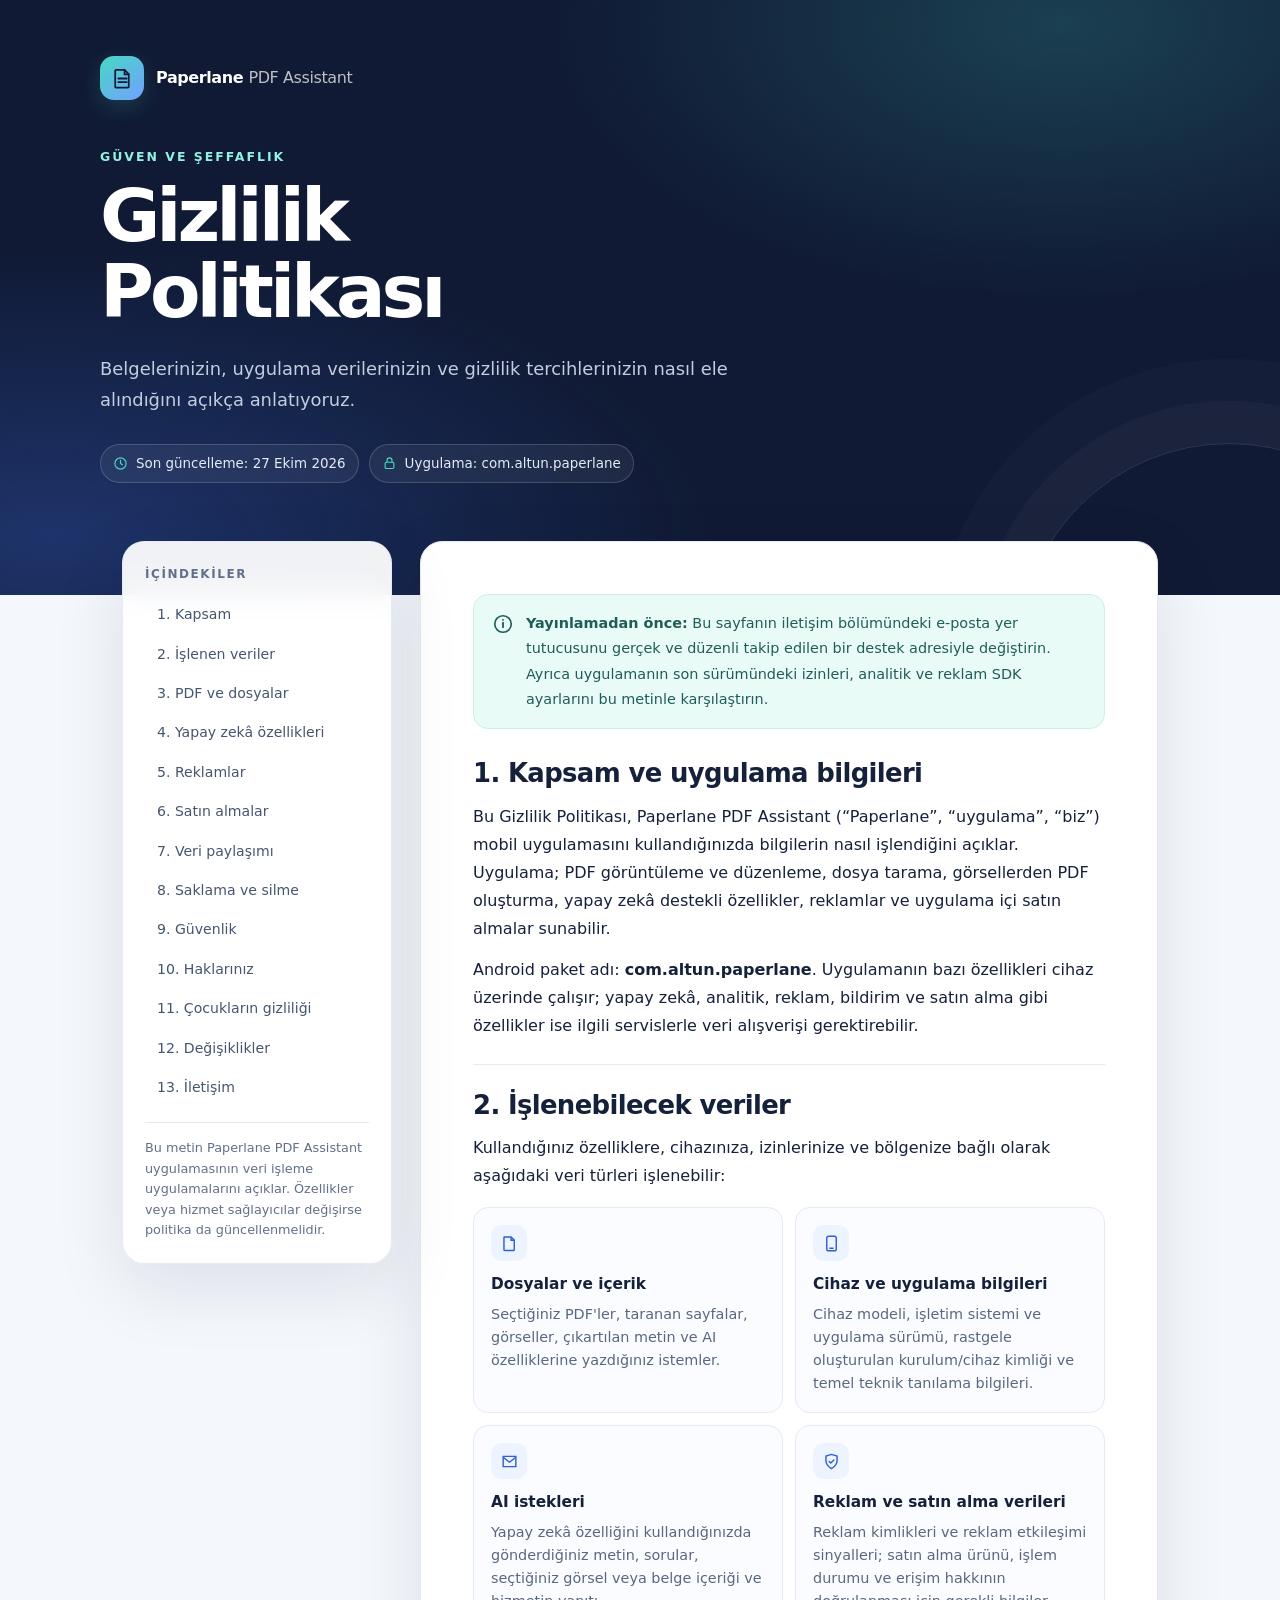
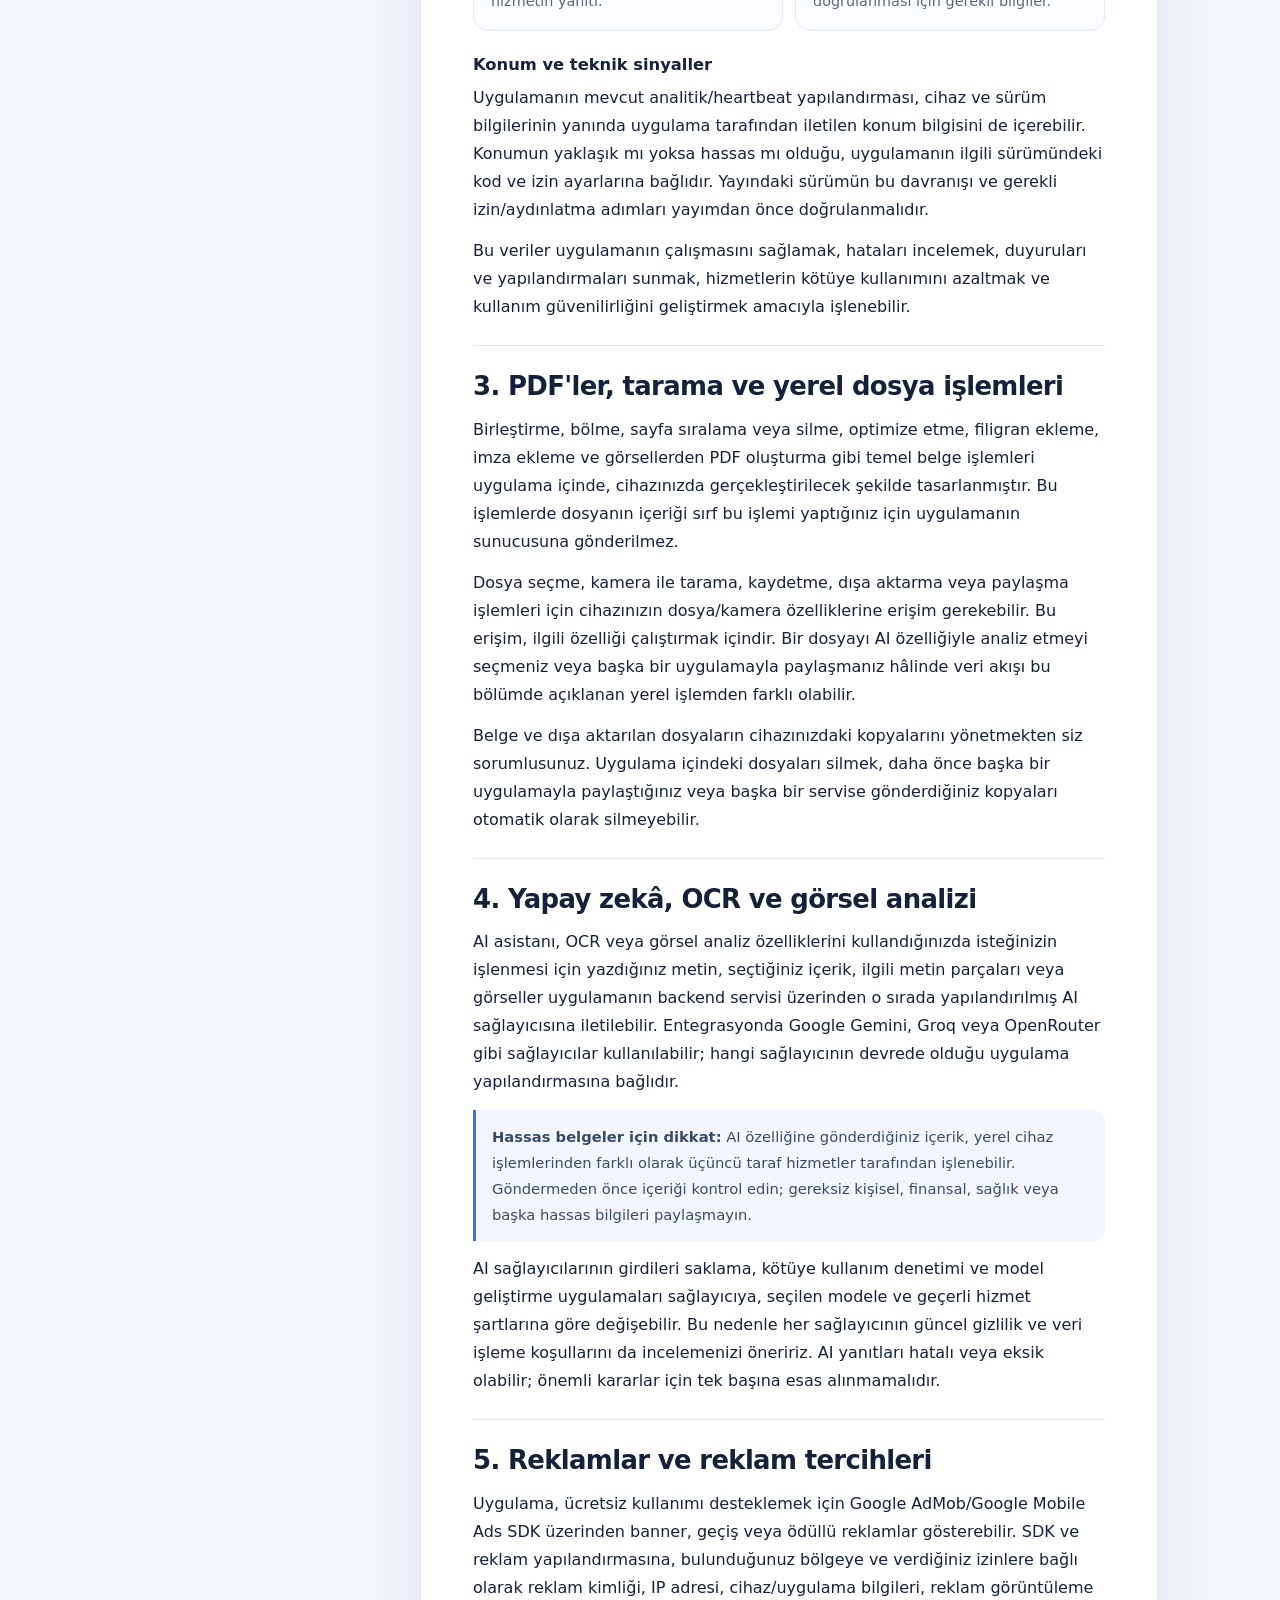
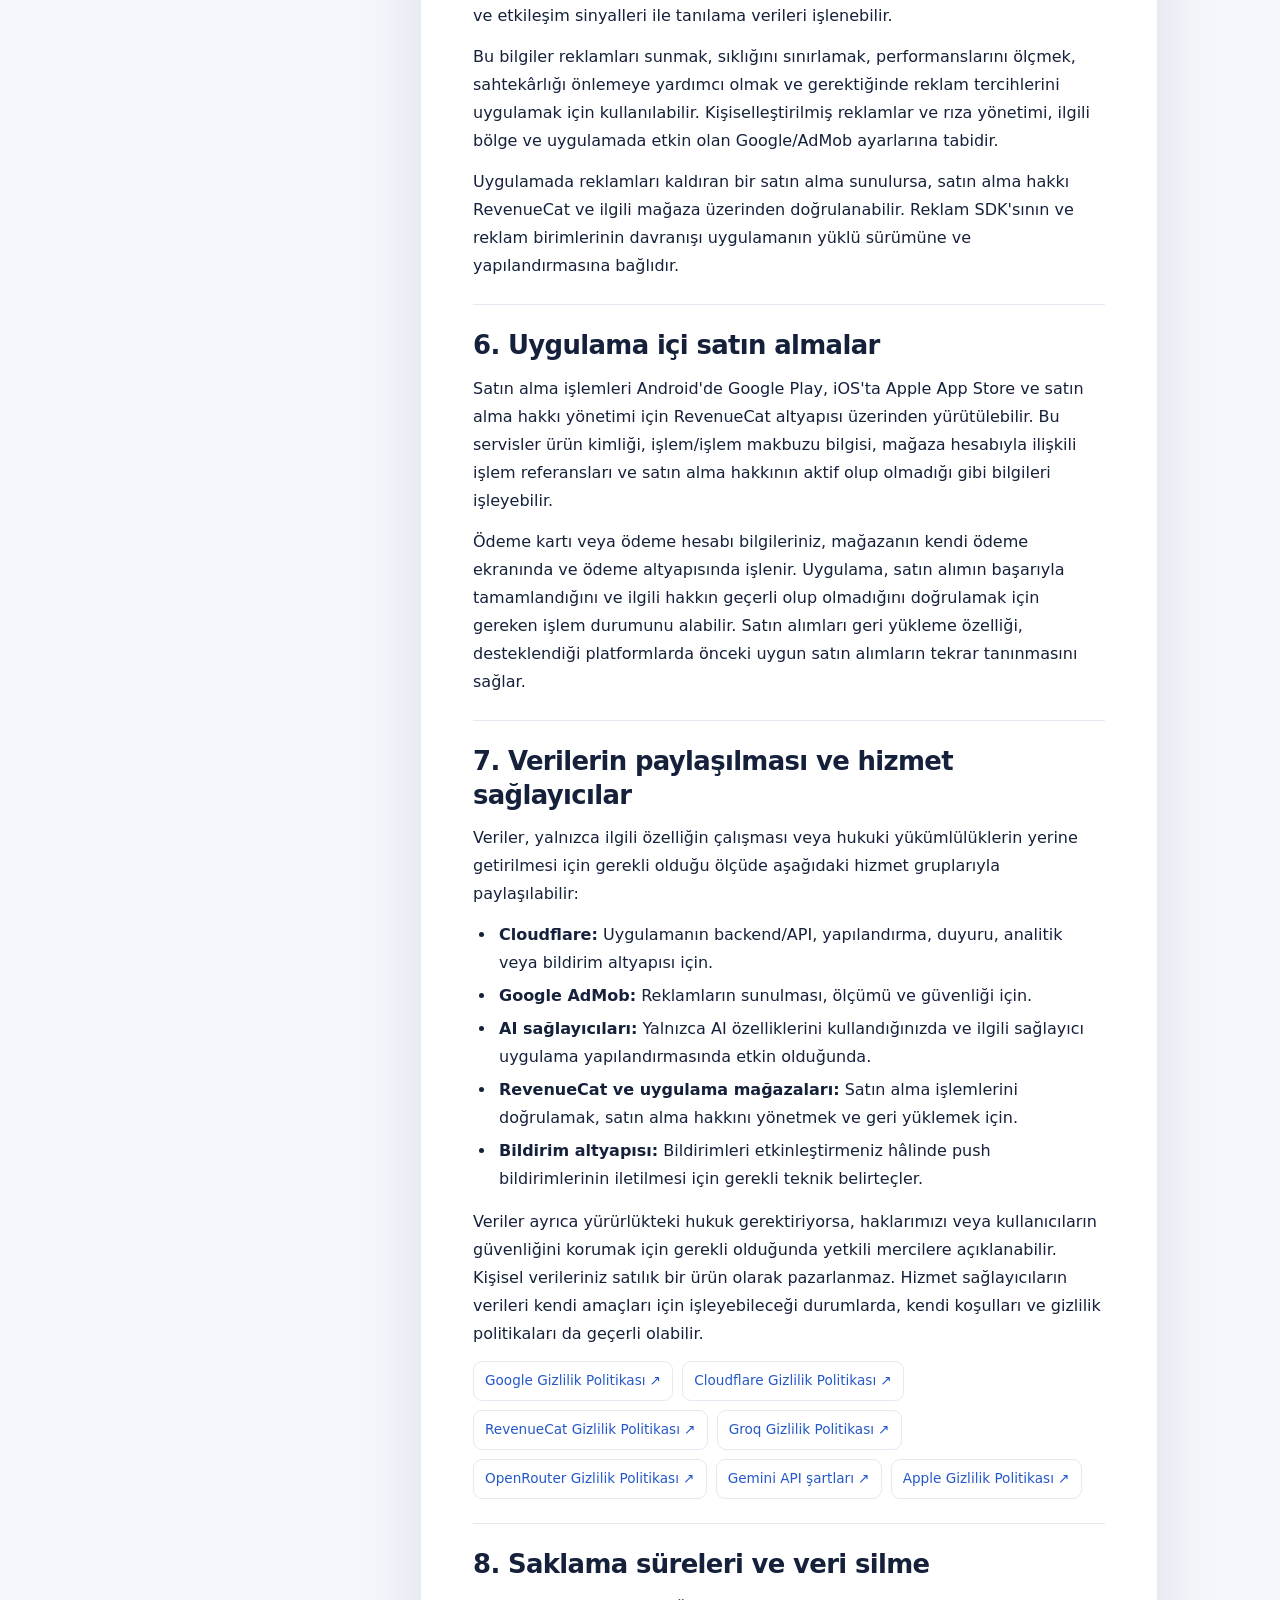
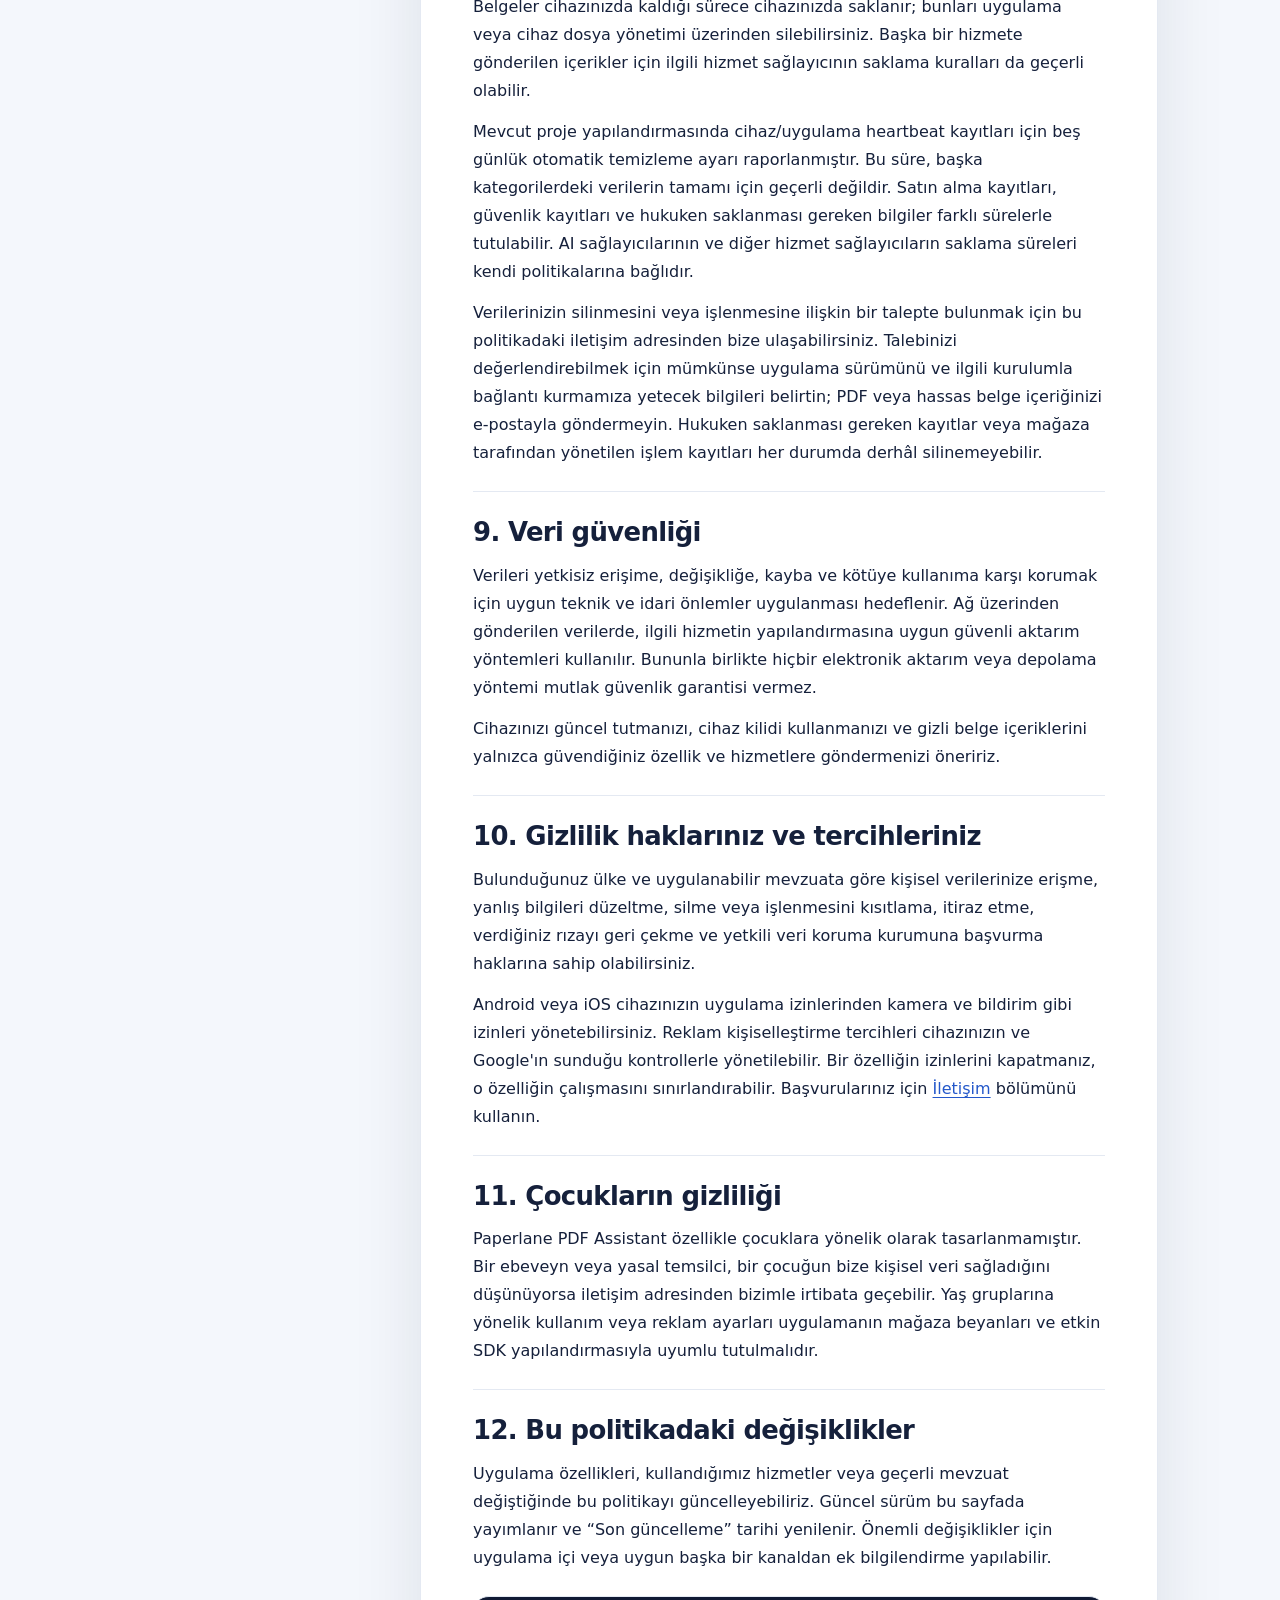
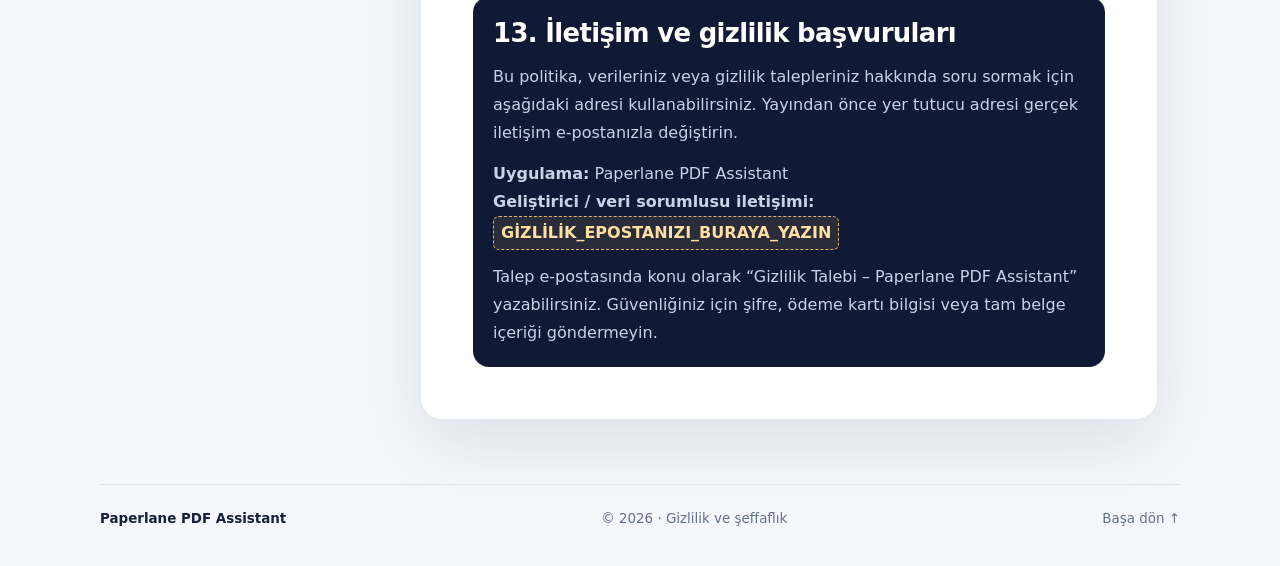
==== privacy-policy/index.html @ 1f5008af "Add files via upload" ====
<!doctype html>
<html lang="tr">
<head>
  <meta charset="utf-8">
  <meta name="viewport" content="width=device-width, initial-scale=1">
  <meta name="color-scheme" content="light">
  <meta name="theme-color" content="#101a34">
  <meta name="description" content="Paperlane PDF Assistant uygulamasının gizlilik politikası. Verilerin nasıl işlendiği, AI özellikleri, reklamlar, uygulama içi satın almalar ve kullanıcı hakları hakkında bilgi alın.">
  <title>Gizlilik Politikası | Paperlane PDF Assistant</title>
  <style>
    :root {
      --ink: #15203b;
      --muted: #62708a;
      --line: #e4e9f2;
      --paper: #ffffff;
      --canvas: #f4f7fc;
      --navy: #101a34;
      --blue: #3e6ee8;
      --teal: #46d9c4;
      --soft-blue: #edf3ff;
      --soft-teal: #e8fbf7;
      --shadow: 0 24px 70px rgba(16, 26, 52, .10);
      --radius: 22px;
    }
    * { box-sizing: border-box; }
    html { scroll-behavior: smooth; scroll-padding-top: 28px; }
    body {
      margin: 0;
      color: var(--ink);
      background: var(--canvas);
      font-family: Inter, ui-sans-serif, system-ui, -apple-system, BlinkMacSystemFont, "Segoe UI", sans-serif;
      font-size: 16px;
      line-height: 1.75;
      -webkit-font-smoothing: antialiased;
    }
    a { color: #2458ca; text-decoration-thickness: 1px; text-underline-offset: 3px; }
    a:hover { color: #183f9c; }
    a:focus-visible, button:focus-visible { outline: 3px solid #7ca2ff; outline-offset: 3px; border-radius: 8px; }
    .hero {
      position: relative;
      overflow: hidden;
      color: #fff;
      background: radial-gradient(ellipse at 83% 4%, rgba(70,217,196,.20), transparent 34%),
                  radial-gradient(ellipse at 4% 90%, rgba(62,110,232,.30), transparent 38%),
                  var(--navy);
      padding: 56px 22px 112px;
    }
    .hero::after {
      content: ""; position: absolute; width: 420px; height: 420px; right: -160px; bottom: -270px;
      border: 1px solid rgba(255,255,255,.13); border-radius: 50%; box-shadow: 0 0 0 42px rgba(255,255,255,.025), 0 0 0 84px rgba(255,255,255,.02);
      pointer-events: none;
    }
    .hero-inner, .layout, .footer-inner { width: min(1080px, 100%); margin-inline: auto; }
    .brand { display: inline-flex; align-items: center; gap: 12px; color: #fff; text-decoration: none; font-weight: 750; letter-spacing: -.025em; }
    .brand-mark { display: grid; place-items: center; width: 44px; height: 44px; border-radius: 14px; background: linear-gradient(140deg, var(--teal), #73a0ff); color: #101a34; box-shadow: 0 7px 22px rgba(70,217,196,.18); }
    .brand-mark svg { width: 25px; height: 25px; }
    .eyebrow { margin: 46px 0 10px; color: #91f2e4; font-size: .78rem; text-transform: uppercase; font-weight: 800; letter-spacing: .16em; }
    h1 { max-width: 780px; margin: 0; font-size: clamp(2.45rem, 6vw, 4.6rem); line-height: 1.04; letter-spacing: -.055em; }
    .hero-copy { max-width: 700px; margin: 22px 0 0; color: #c3cde0; font-size: clamp(1rem, 2vw, 1.12rem); }
    .hero-meta { display: flex; flex-wrap: wrap; gap: 10px; margin-top: 28px; }
    .pill { display: inline-flex; align-items: center; gap: 8px; padding: 7px 12px; border: 1px solid rgba(255,255,255,.16); border-radius: 999px; color: #e4ebf8; background: rgba(255,255,255,.06); font-size: .84rem; }
    .pill svg { width: 15px; height: 15px; color: var(--teal); }
    .layout { display: grid; grid-template-columns: 270px minmax(0, 1fr); gap: 28px; align-items: start; margin-top: -54px; position: relative; z-index: 1; padding-inline: 22px; padding-bottom: 64px; }
    aside { position: sticky; top: 20px; padding: 22px; border: 1px solid rgba(228,233,242,.9); border-radius: var(--radius); background: rgba(255,255,255,.94); box-shadow: var(--shadow); backdrop-filter: blur(14px); }
    .toc-title { margin: 0 0 12px; color: var(--muted); font-size: .75rem; font-weight: 800; letter-spacing: .13em; text-transform: uppercase; }
    .toc { list-style: none; margin: 0; padding: 0; }
    .toc li + li { margin-top: 3px; }
    .toc a { display: block; padding: 7px 9px; border-radius: 9px; color: #465570; font-size: .88rem; line-height: 1.45; text-decoration: none; }
    .toc a:hover { color: #2458ca; background: var(--soft-blue); }
    .side-note { margin: 18px 0 0; padding-top: 15px; border-top: 1px solid var(--line); color: var(--muted); font-size: .8rem; line-height: 1.6; }
    main { min-width: 0; padding: clamp(24px, 5vw, 52px); border: 1px solid var(--line); border-radius: var(--radius); background: var(--paper); box-shadow: var(--shadow); }
    .notice { display: flex; gap: 12px; margin-bottom: 28px; padding: 16px 18px; border: 1px solid #cceee7; border-radius: 15px; background: var(--soft-teal); color: #205d55; font-size: .9rem; }
    .notice svg { flex: 0 0 22px; width: 22px; height: 22px; margin-top: 2px; }
    section { padding-top: 24px; margin-top: 24px; border-top: 1px solid var(--line); }
    section:first-of-type { padding-top: 0; margin-top: 0; border-top: 0; }
    h2 { margin: 0 0 12px; font-size: clamp(1.25rem, 2.6vw, 1.62rem); line-height: 1.3; letter-spacing: -.025em; }
    h3 { margin: 22px 0 7px; font-size: 1.02rem; line-height: 1.45; }
    p { margin: 0 0 13px; }
    p:last-child { margin-bottom: 0; }
    ul { margin: 9px 0 15px; padding-left: 23px; }
    li { padding-left: 3px; margin: 5px 0; }
    .data-grid { display: grid; grid-template-columns: repeat(2, minmax(0, 1fr)); gap: 12px; margin: 17px 0; }
    .data-card { padding: 17px; border: 1px solid var(--line); border-radius: 15px; background: #fbfcff; }
    .data-card .icon { display: grid; place-items: center; width: 36px; height: 36px; margin-bottom: 10px; border-radius: 11px; color: #315fd0; background: var(--soft-blue); }
    .data-card svg { width: 19px; height: 19px; }
    .data-card strong { display: block; margin-bottom: 5px; font-size: .96rem; }
    .data-card p { color: #596780; font-size: .9rem; line-height: 1.6; }
    .callout { margin: 14px 0; padding: 14px 16px; border-left: 3px solid var(--blue); border-radius: 0 12px 12px 0; background: #f3f6ff; color: #394967; font-size: .92rem; }
    .third-party { display: flex; flex-wrap: wrap; gap: 9px; margin-top: 12px; }
    .third-party a { display: inline-block; padding: 7px 11px; border: 1px solid var(--line); border-radius: 9px; background: #fff; font-size: .85rem; text-decoration: none; }
    .contact { padding: 20px; border-radius: 16px; background: var(--navy); color: #fff; }
    .contact h2 { color: #fff; }
    .contact p { color: #cad3e5; }
    .contact a { color: #91f2e4; overflow-wrap: anywhere; }
    .contact-placeholder { display: inline-block; padding: 2px 7px; border: 1px dashed #e3b667; border-radius: 6px; background: rgba(227,182,103,.12); color: #ffe0a0; font-weight: 700; }
    footer { padding: 0 22px 36px; color: var(--muted); font-size: .84rem; }
    .footer-inner { display: flex; flex-wrap: wrap; align-items: center; justify-content: space-between; gap: 12px; padding-top: 22px; border-top: 1px solid #dfe5ef; }
    .footer-brand { color: var(--ink); font-weight: 750; }
    .top-link { color: var(--muted); text-decoration: none; }
    @media (max-width: 820px) {
      .hero { padding-top: 34px; padding-bottom: 90px; }
      .eyebrow { margin-top: 35px; }
      .layout { grid-template-columns: 1fr; gap: 16px; margin-top: -42px; }
      aside { position: static; }
      .toc { display: grid; grid-template-columns: repeat(2, minmax(0,1fr)); gap: 2px 8px; }
      .side-note { margin-top: 12px; }
    }
    @media (max-width: 520px) {
      .hero { padding-inline: 18px; }
      .layout { padding-inline: 12px; }
      main { padding: 23px 19px; border-radius: 17px; }
      aside { padding: 17px; border-radius: 17px; }
      .data-grid { grid-template-columns: 1fr; }
      .toc { grid-template-columns: 1fr; }
      .hero-meta { gap: 7px; }
      .pill { font-size: .78rem; }
    }
    @media print {
      body { background: #fff; font-size: 11pt; }
      .hero { padding: 20px 0 35px; background: #fff; color: #111; }
      .hero::after, aside, .hero-meta, footer { display: none !important; }
      .brand, .hero-copy, .eyebrow { color: #333; }
      .layout { display: block; width: 100%; margin: 0; padding: 0; }
      main { padding: 0; box-shadow: none; border: 0; }
      section { break-inside: avoid; }
      a { color: #111; text-decoration: underline; }
      .contact { background: #fff; border: 1px solid #ddd; }
      .contact h2, .contact p, .contact a { color: #111; }
    }
  </style>
</head>
<body id="top">
  <header class="hero">
    <div class="hero-inner">
      <a class="brand" href="#top" aria-label="Paperlane PDF Assistant ana sayfa">
        <span class="brand-mark" aria-hidden="true">
          <svg viewBox="0 0 24 24" fill="none"><path d="M6 3.75h8l4 4V20a.75.75 0 0 1-.75.75h-11.5A.75.75 0 0 1 5 20V4.5a.75.75 0 0 1 .75-.75Z" stroke="currentColor" stroke-width="1.7" stroke-linejoin="round"/><path d="M14 4v4h4M8 12h8M8 15.5h8" stroke="currentColor" stroke-width="1.7" stroke-linecap="round"/></svg>
        </span>
        <span>Paperlane <span style="font-weight:500;opacity:.72">PDF Assistant</span></span>
      </a>
      <p class="eyebrow">Güven ve şeffaflık</p>
      <h1>Gizlilik<br>Politikası</h1>
      <p class="hero-copy">Belgelerinizin, uygulama verilerinizin ve gizlilik tercihlerinizin nasıl ele alındığını açıkça anlatıyoruz.</p>
      <div class="hero-meta">
        <span class="pill"><svg viewBox="0 0 24 24" fill="none"><circle cx="12" cy="12" r="9" stroke="currentColor" stroke-width="1.8"/><path d="M12 7v5l3 2" stroke="currentColor" stroke-width="1.8" stroke-linecap="round"/></svg>Son güncelleme: 27 Ekim 2026</span>
        <span class="pill"><svg viewBox="0 0 24 24" fill="none"><rect x="5" y="10" width="14" height="10" rx="2" stroke="currentColor" stroke-width="1.8"/><path d="M8 10V7a4 4 0 1 1 8 0v3" stroke="currentColor" stroke-width="1.8"/></svg>Uygulama: com.altun.paperlane</span>
      </div>
    </div>
  </header>

  <div class="layout">
    <aside aria-label="Sayfa içeriği">
      <p class="toc-title">İçindekiler</p>
      <nav>
        <ul class="toc">
          <li><a href="#scope">1. Kapsam</a></li>
          <li><a href="#data">2. İşlenen veriler</a></li>
          <li><a href="#documents">3. PDF ve dosyalar</a></li>
          <li><a href="#ai">4. Yapay zekâ özellikleri</a></li>
          <li><a href="#ads">5. Reklamlar</a></li>
          <li><a href="#purchases">6. Satın almalar</a></li>
          <li><a href="#sharing">7. Veri paylaşımı</a></li>
          <li><a href="#retention">8. Saklama ve silme</a></li>
          <li><a href="#security">9. Güvenlik</a></li>
          <li><a href="#rights">10. Haklarınız</a></li>
          <li><a href="#children">11. Çocukların gizliliği</a></li>
          <li><a href="#changes">12. Değişiklikler</a></li>
          <li><a href="#contact">13. İletişim</a></li>
        </ul>
      </nav>
      <p class="side-note">Bu metin Paperlane PDF Assistant uygulamasının veri işleme uygulamalarını açıklar. Özellikler veya hizmet sağlayıcılar değişirse politika da güncellenmelidir.</p>
    </aside>

    <main>
      <div class="notice" role="note">
        <svg viewBox="0 0 24 24" fill="none" aria-hidden="true"><circle cx="12" cy="12" r="9" stroke="currentColor" stroke-width="1.8"/><path d="M12 10.5v5M12 7.5h.01" stroke="currentColor" stroke-width="2" stroke-linecap="round"/></svg>
        <div><strong>Yayınlamadan önce:</strong> Bu sayfanın iletişim bölümündeki e-posta yer tutucusunu gerçek ve düzenli takip edilen bir destek adresiyle değiştirin. Ayrıca uygulamanın son sürümündeki izinleri, analitik ve reklam SDK ayarlarını bu metinle karşılaştırın.</div>
      </div>

      <section id="scope">
        <h2>1. Kapsam ve uygulama bilgileri</h2>
        <p>Bu Gizlilik Politikası, Paperlane PDF Assistant (“Paperlane”, “uygulama”, “biz”) mobil uygulamasını kullandığınızda bilgilerin nasıl işlendiğini açıklar. Uygulama; PDF görüntüleme ve düzenleme, dosya tarama, görsellerden PDF oluşturma, yapay zekâ destekli özellikler, reklamlar ve uygulama içi satın almalar sunabilir.</p>
        <p>Android paket adı: <strong>com.altun.paperlane</strong>. Uygulamanın bazı özellikleri cihaz üzerinde çalışır; yapay zekâ, analitik, reklam, bildirim ve satın alma gibi özellikler ise ilgili servislerle veri alışverişi gerektirebilir.</p>
      </section>

      <section id="data">
        <h2>2. İşlenebilecek veriler</h2>
        <p>Kullandığınız özelliklere, cihazınıza, izinlerinize ve bölgenize bağlı olarak aşağıdaki veri türleri işlenebilir:</p>
        <div class="data-grid">
          <article class="data-card">
            <span class="icon" aria-hidden="true"><svg viewBox="0 0 24 24" fill="none"><path d="M6 3.75h8l4 4V20a.75.75 0 0 1-.75.75h-11.5A.75.75 0 0 1 5 20V4.5a.75.75 0 0 1 .75-.75Z" stroke="currentColor" stroke-width="1.8"/><path d="M14 4v4h4" stroke="currentColor" stroke-width="1.8"/></svg></span>
            <strong>Dosyalar ve içerik</strong>
            <p>Seçtiğiniz PDF'ler, taranan sayfalar, görseller, çıkartılan metin ve AI özelliklerine yazdığınız istemler.</p>
          </article>
          <article class="data-card">
            <span class="icon" aria-hidden="true"><svg viewBox="0 0 24 24" fill="none"><rect x="6" y="2.75" width="12" height="18.5" rx="2.4" stroke="currentColor" stroke-width="1.8"/><path d="M10 18h4" stroke="currentColor" stroke-width="1.8" stroke-linecap="round"/></svg></span>
            <strong>Cihaz ve uygulama bilgileri</strong>
            <p>Cihaz modeli, işletim sistemi ve uygulama sürümü, rastgele oluşturulan kurulum/cihaz kimliği ve temel teknik tanılama bilgileri.</p>
          </article>
          <article class="data-card">
            <span class="icon" aria-hidden="true"><svg viewBox="0 0 24 24" fill="none"><path d="M4 5.5h16v13H4z" stroke="currentColor" stroke-width="1.8"/><path d="m4.5 7 7.5 6 7.5-6" stroke="currentColor" stroke-width="1.8" stroke-linejoin="round"/></svg></span>
            <strong>AI istekleri</strong>
            <p>Yapay zekâ özelliğini kullandığınızda gönderdiğiniz metin, sorular, seçtiğiniz görsel veya belge içeriği ve hizmetin yanıtı.</p>
          </article>
          <article class="data-card">
            <span class="icon" aria-hidden="true"><svg viewBox="0 0 24 24" fill="none"><path d="M12 21s7-4.3 7-10V5l-7-2-7 2v6c0 5.7 7 10 7 10Z" stroke="currentColor" stroke-width="1.8"/><path d="m9 12 2 2 4-4" stroke="currentColor" stroke-width="1.8" stroke-linecap="round" stroke-linejoin="round"/></svg></span>
            <strong>Reklam ve satın alma verileri</strong>
            <p>Reklam kimlikleri ve reklam etkileşimi sinyalleri; satın alma ürünü, işlem durumu ve erişim hakkının doğrulanması için gerekli bilgiler.</p>
          </article>
        </div>
        <h3>Konum ve teknik sinyaller</h3>
        <p>Uygulamanın mevcut analitik/heartbeat yapılandırması, cihaz ve sürüm bilgilerinin yanında uygulama tarafından iletilen konum bilgisini de içerebilir. Konumun yaklaşık mı yoksa hassas mı olduğu, uygulamanın ilgili sürümündeki kod ve izin ayarlarına bağlıdır. Yayındaki sürümün bu davranışı ve gerekli izin/aydınlatma adımları yayımdan önce doğrulanmalıdır.</p>
        <p>Bu veriler uygulamanın çalışmasını sağlamak, hataları incelemek, duyuruları ve yapılandırmaları sunmak, hizmetlerin kötüye kullanımını azaltmak ve kullanım güvenilirliğini geliştirmek amacıyla işlenebilir.</p>
      </section>

      <section id="documents">
        <h2>3. PDF'ler, tarama ve yerel dosya işlemleri</h2>
        <p>Birleştirme, bölme, sayfa sıralama veya silme, optimize etme, filigran ekleme, imza ekleme ve görsellerden PDF oluşturma gibi temel belge işlemleri uygulama içinde, cihazınızda gerçekleştirilecek şekilde tasarlanmıştır. Bu işlemlerde dosyanın içeriği sırf bu işlemi yaptığınız için uygulamanın sunucusuna gönderilmez.</p>
        <p>Dosya seçme, kamera ile tarama, kaydetme, dışa aktarma veya paylaşma işlemleri için cihazınızın dosya/kamera özelliklerine erişim gerekebilir. Bu erişim, ilgili özelliği çalıştırmak içindir. Bir dosyayı AI özelliğiyle analiz etmeyi seçmeniz veya başka bir uygulamayla paylaşmanız hâlinde veri akışı bu bölümde açıklanan yerel işlemden farklı olabilir.</p>
        <p>Belge ve dışa aktarılan dosyaların cihazınızdaki kopyalarını yönetmekten siz sorumlusunuz. Uygulama içindeki dosyaları silmek, daha önce başka bir uygulamayla paylaştığınız veya başka bir servise gönderdiğiniz kopyaları otomatik olarak silmeyebilir.</p>
      </section>

      <section id="ai">
        <h2>4. Yapay zekâ, OCR ve görsel analizi</h2>
        <p>AI asistanı, OCR veya görsel analiz özelliklerini kullandığınızda isteğinizin işlenmesi için yazdığınız metin, seçtiğiniz içerik, ilgili metin parçaları veya görseller uygulamanın backend servisi üzerinden o sırada yapılandırılmış AI sağlayıcısına iletilebilir. Entegrasyonda Google Gemini, Groq veya OpenRouter gibi sağlayıcılar kullanılabilir; hangi sağlayıcının devrede olduğu uygulama yapılandırmasına bağlıdır.</p>
        <div class="callout"><strong>Hassas belgeler için dikkat:</strong> AI özelliğine gönderdiğiniz içerik, yerel cihaz işlemlerinden farklı olarak üçüncü taraf hizmetler tarafından işlenebilir. Göndermeden önce içeriği kontrol edin; gereksiz kişisel, finansal, sağlık veya başka hassas bilgileri paylaşmayın.</div>
        <p>AI sağlayıcılarının girdileri saklama, kötüye kullanım denetimi ve model geliştirme uygulamaları sağlayıcıya, seçilen modele ve geçerli hizmet şartlarına göre değişebilir. Bu nedenle her sağlayıcının güncel gizlilik ve veri işleme koşullarını da incelemenizi öneririz. AI yanıtları hatalı veya eksik olabilir; önemli kararlar için tek başına esas alınmamalıdır.</p>
      </section>

      <section id="ads">
        <h2>5. Reklamlar ve reklam tercihleri</h2>
        <p>Uygulama, ücretsiz kullanımı desteklemek için Google AdMob/Google Mobile Ads SDK üzerinden banner, geçiş veya ödüllü reklamlar gösterebilir. SDK ve reklam yapılandırmasına, bulunduğunuz bölgeye ve verdiğiniz izinlere bağlı olarak reklam kimliği, IP adresi, cihaz/uygulama bilgileri, reklam görüntüleme ve etkileşim sinyalleri ile tanılama verileri işlenebilir.</p>
        <p>Bu bilgiler reklamları sunmak, sıklığını sınırlamak, performanslarını ölçmek, sahtekârlığı önlemeye yardımcı olmak ve gerektiğinde reklam tercihlerini uygulamak için kullanılabilir. Kişiselleştirilmiş reklamlar ve rıza yönetimi, ilgili bölge ve uygulamada etkin olan Google/AdMob ayarlarına tabidir.</p>
        <p>Uygulamada reklamları kaldıran bir satın alma sunulursa, satın alma hakkı RevenueCat ve ilgili mağaza üzerinden doğrulanabilir. Reklam SDK'sının ve reklam birimlerinin davranışı uygulamanın yüklü sürümüne ve yapılandırmasına bağlıdır.</p>
      </section>

      <section id="purchases">
        <h2>6. Uygulama içi satın almalar</h2>
        <p>Satın alma işlemleri Android'de Google Play, iOS'ta Apple App Store ve satın alma hakkı yönetimi için RevenueCat altyapısı üzerinden yürütülebilir. Bu servisler ürün kimliği, işlem/işlem makbuzu bilgisi, mağaza hesabıyla ilişkili işlem referansları ve satın alma hakkının aktif olup olmadığı gibi bilgileri işleyebilir.</p>
        <p>Ödeme kartı veya ödeme hesabı bilgileriniz, mağazanın kendi ödeme ekranında ve ödeme altyapısında işlenir. Uygulama, satın alımın başarıyla tamamlandığını ve ilgili hakkın geçerli olup olmadığını doğrulamak için gereken işlem durumunu alabilir. Satın alımları geri yükleme özelliği, desteklendiği platformlarda önceki uygun satın alımların tekrar tanınmasını sağlar.</p>
      </section>

      <section id="sharing">
        <h2>7. Verilerin paylaşılması ve hizmet sağlayıcılar</h2>
        <p>Veriler, yalnızca ilgili özelliğin çalışması veya hukuki yükümlülüklerin yerine getirilmesi için gerekli olduğu ölçüde aşağıdaki hizmet gruplarıyla paylaşılabilir:</p>
        <ul>
          <li><strong>Cloudflare:</strong> Uygulamanın backend/API, yapılandırma, duyuru, analitik veya bildirim altyapısı için.</li>
          <li><strong>Google AdMob:</strong> Reklamların sunulması, ölçümü ve güvenliği için.</li>
          <li><strong>AI sağlayıcıları:</strong> Yalnızca AI özelliklerini kullandığınızda ve ilgili sağlayıcı uygulama yapılandırmasında etkin olduğunda.</li>
          <li><strong>RevenueCat ve uygulama mağazaları:</strong> Satın alma işlemlerini doğrulamak, satın alma hakkını yönetmek ve geri yüklemek için.</li>
          <li><strong>Bildirim altyapısı:</strong> Bildirimleri etkinleştirmeniz hâlinde push bildirimlerinin iletilmesi için gerekli teknik belirteçler.</li>
        </ul>
        <p>Veriler ayrıca yürürlükteki hukuk gerektiriyorsa, haklarımızı veya kullanıcıların güvenliğini korumak için gerekli olduğunda yetkili mercilere açıklanabilir. Kişisel verileriniz satılık bir ürün olarak pazarlanmaz. Hizmet sağlayıcıların verileri kendi amaçları için işleyebileceği durumlarda, kendi koşulları ve gizlilik politikaları da geçerli olabilir.</p>
        <div class="third-party" aria-label="Üçüncü taraf gizlilik politikaları">
          <a href="https://policies.google.com/privacy" target="_blank" rel="noopener noreferrer">Google Gizlilik Politikası ↗</a>
          <a href="https://www.cloudflare.com/privacypolicy/" target="_blank" rel="noopener noreferrer">Cloudflare Gizlilik Politikası ↗</a>
          <a href="https://www.revenuecat.com/privacy/" target="_blank" rel="noopener noreferrer">RevenueCat Gizlilik Politikası ↗</a>
          <a href="https://groq.com/privacy-policy" target="_blank" rel="noopener noreferrer">Groq Gizlilik Politikası ↗</a>
          <a href="https://openrouter.ai/privacy/" target="_blank" rel="noopener noreferrer">OpenRouter Gizlilik Politikası ↗</a>
          <a href="https://ai.google.dev/gemini-api/terms" target="_blank" rel="noopener noreferrer">Gemini API şartları ↗</a>
          <a href="https://www.apple.com/legal/privacy/" target="_blank" rel="noopener noreferrer">Apple Gizlilik Politikası ↗</a>
        </div>
      </section>

      <section id="retention">
        <h2>8. Saklama süreleri ve veri silme</h2>
        <p>Belgeler cihazınızda kaldığı sürece cihazınızda saklanır; bunları uygulama veya cihaz dosya yönetimi üzerinden silebilirsiniz. Başka bir hizmete gönderilen içerikler için ilgili hizmet sağlayıcının saklama kuralları da geçerli olabilir.</p>
        <p>Mevcut proje yapılandırmasında cihaz/uygulama heartbeat kayıtları için beş günlük otomatik temizleme ayarı raporlanmıştır. Bu süre, başka kategorilerdeki verilerin tamamı için geçerli değildir. Satın alma kayıtları, güvenlik kayıtları ve hukuken saklanması gereken bilgiler farklı sürelerle tutulabilir. AI sağlayıcılarının ve diğer hizmet sağlayıcıların saklama süreleri kendi politikalarına bağlıdır.</p>
        <p>Verilerinizin silinmesini veya işlenmesine ilişkin bir talepte bulunmak için bu politikadaki iletişim adresinden bize ulaşabilirsiniz. Talebinizi değerlendirebilmek için mümkünse uygulama sürümünü ve ilgili kurulumla bağlantı kurmamıza yetecek bilgileri belirtin; PDF veya hassas belge içeriğinizi e-postayla göndermeyin. Hukuken saklanması gereken kayıtlar veya mağaza tarafından yönetilen işlem kayıtları her durumda derhâl silinemeyebilir.</p>
      </section>

      <section id="security">
        <h2>9. Veri güvenliği</h2>
        <p>Verileri yetkisiz erişime, değişikliğe, kayba ve kötüye kullanıma karşı korumak için uygun teknik ve idari önlemler uygulanması hedeflenir. Ağ üzerinden gönderilen verilerde, ilgili hizmetin yapılandırmasına uygun güvenli aktarım yöntemleri kullanılır. Bununla birlikte hiçbir elektronik aktarım veya depolama yöntemi mutlak güvenlik garantisi vermez.</p>
        <p>Cihazınızı güncel tutmanızı, cihaz kilidi kullanmanızı ve gizli belge içeriklerini yalnızca güvendiğiniz özellik ve hizmetlere göndermenizi öneririz.</p>
      </section>

      <section id="rights">
        <h2>10. Gizlilik haklarınız ve tercihleriniz</h2>
        <p>Bulunduğunuz ülke ve uygulanabilir mevzuata göre kişisel verilerinize erişme, yanlış bilgileri düzeltme, silme veya işlenmesini kısıtlama, itiraz etme, verdiğiniz rızayı geri çekme ve yetkili veri koruma kurumuna başvurma haklarına sahip olabilirsiniz.</p>
        <p>Android veya iOS cihazınızın uygulama izinlerinden kamera ve bildirim gibi izinleri yönetebilirsiniz. Reklam kişiselleştirme tercihleri cihazınızın ve Google'ın sunduğu kontrollerle yönetilebilir. Bir özelliğin izinlerini kapatmanız, o özelliğin çalışmasını sınırlandırabilir. Başvurularınız için <a href="#contact">İletişim</a> bölümünü kullanın.</p>
      </section>

      <section id="children">
        <h2>11. Çocukların gizliliği</h2>
        <p>Paperlane PDF Assistant özellikle çocuklara yönelik olarak tasarlanmamıştır. Bir ebeveyn veya yasal temsilci, bir çocuğun bize kişisel veri sağladığını düşünüyorsa iletişim adresinden bizimle irtibata geçebilir. Yaş gruplarına yönelik kullanım veya reklam ayarları uygulamanın mağaza beyanları ve etkin SDK yapılandırmasıyla uyumlu tutulmalıdır.</p>
      </section>

      <section id="changes">
        <h2>12. Bu politikadaki değişiklikler</h2>
        <p>Uygulama özellikleri, kullandığımız hizmetler veya geçerli mevzuat değiştiğinde bu politikayı güncelleyebiliriz. Güncel sürüm bu sayfada yayımlanır ve “Son güncelleme” tarihi yenilenir. Önemli değişiklikler için uygulama içi veya uygun başka bir kanaldan ek bilgilendirme yapılabilir.</p>
      </section>

      <section id="contact" class="contact">
        <h2>13. İletişim ve gizlilik başvuruları</h2>
        <p>Bu politika, verileriniz veya gizlilik talepleriniz hakkında soru sormak için aşağıdaki adresi kullanabilirsiniz. Yayından önce yer tutucu adresi gerçek iletişim e-postanızla değiştirin.</p>
        <p><strong>Uygulama:</strong> Paperlane PDF Assistant<br><strong>Geliştirici / veri sorumlusu iletişimi:</strong> <span class="contact-placeholder">GİZLİLİK_EPOSTANIZI_BURAYA_YAZIN</span></p>
        <p>Talep e-postasında konu olarak “Gizlilik Talebi – Paperlane PDF Assistant” yazabilirsiniz. Güvenliğiniz için şifre, ödeme kartı bilgisi veya tam belge içeriği göndermeyin.</p>
      </section>
    </main>
  </div>

  <footer>
    <div class="footer-inner">
      <span class="footer-brand">Paperlane PDF Assistant</span>
      <span>© <span id="year">2026</span> · Gizlilik ve şeffaflık</span>
      <a class="top-link" href="#top">Başa dön ↑</a>
    </div>
  </footer>
  <script>
    // Basit yıl bilgisi; ağ bağlantısı veya izleme kullanmaz.
    document.getElementById('year').textContent = new Date().getFullYear();
  </script>
</body>
</html>
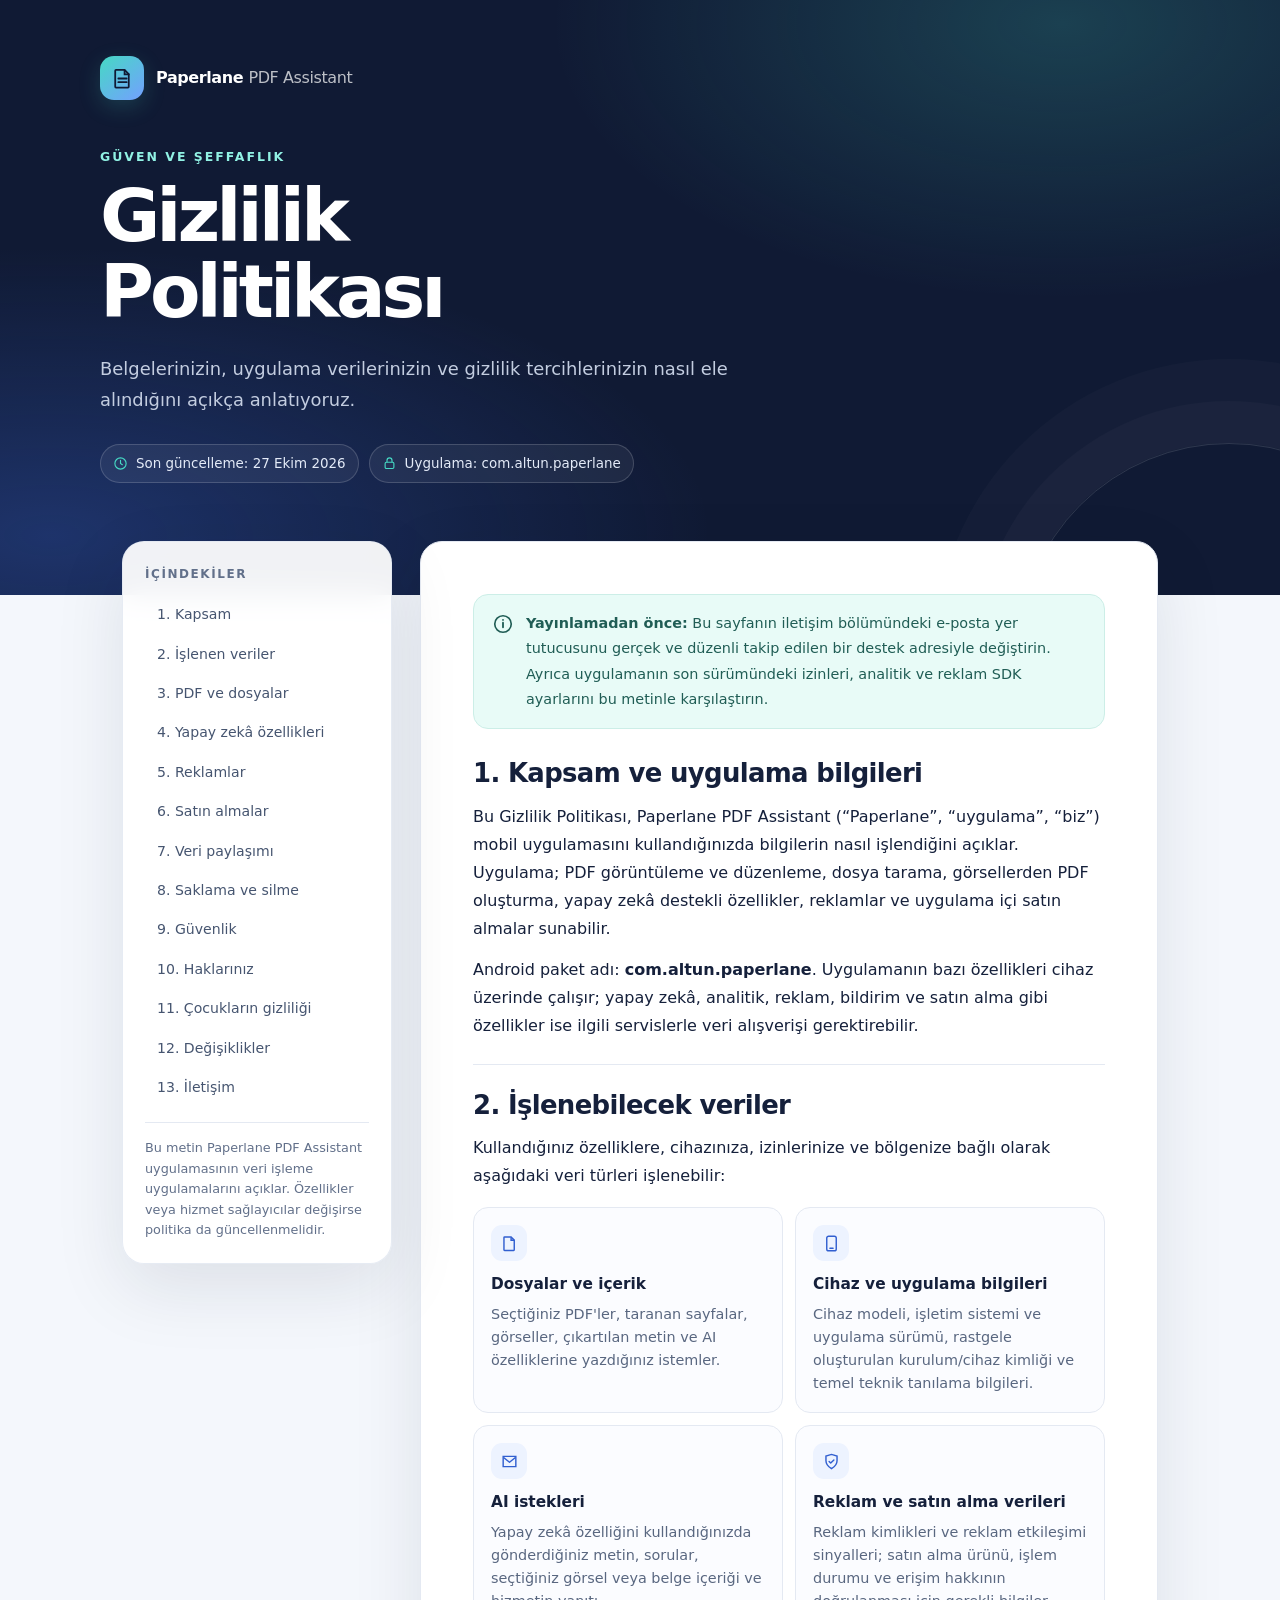
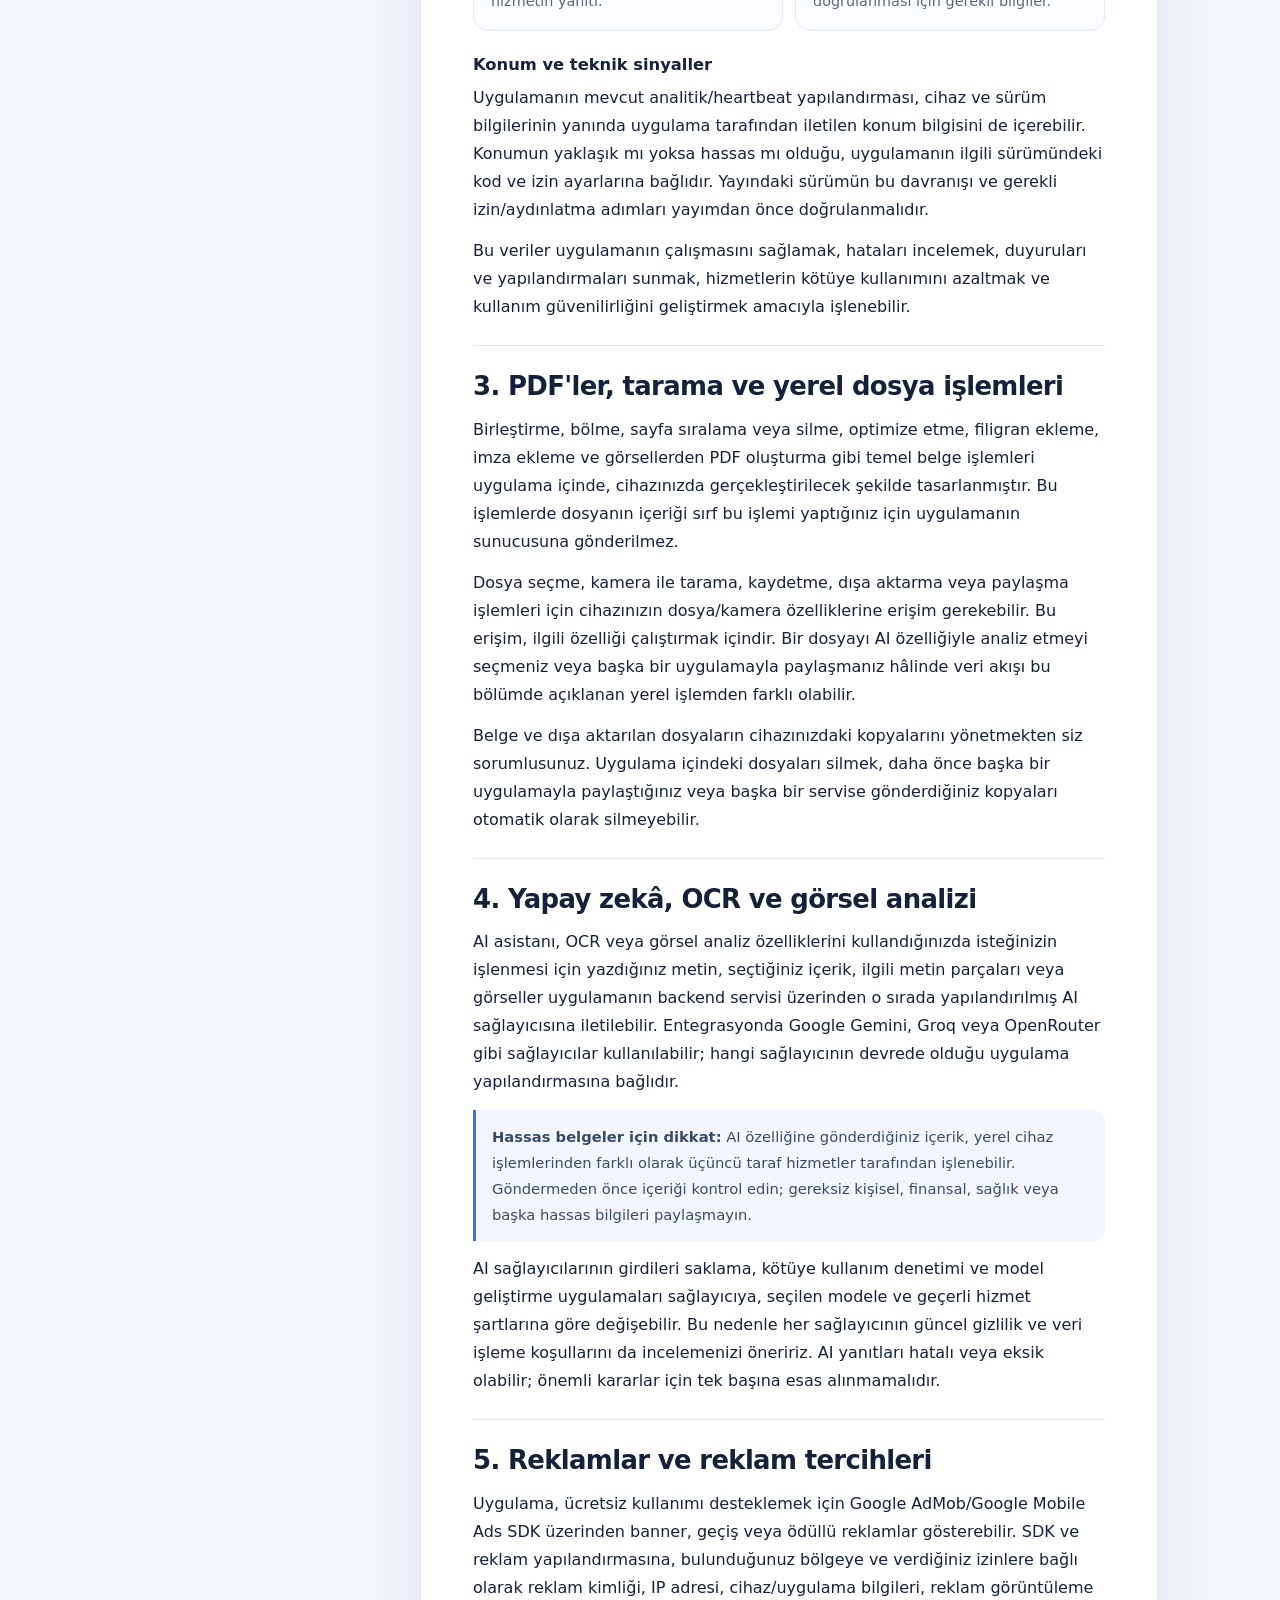
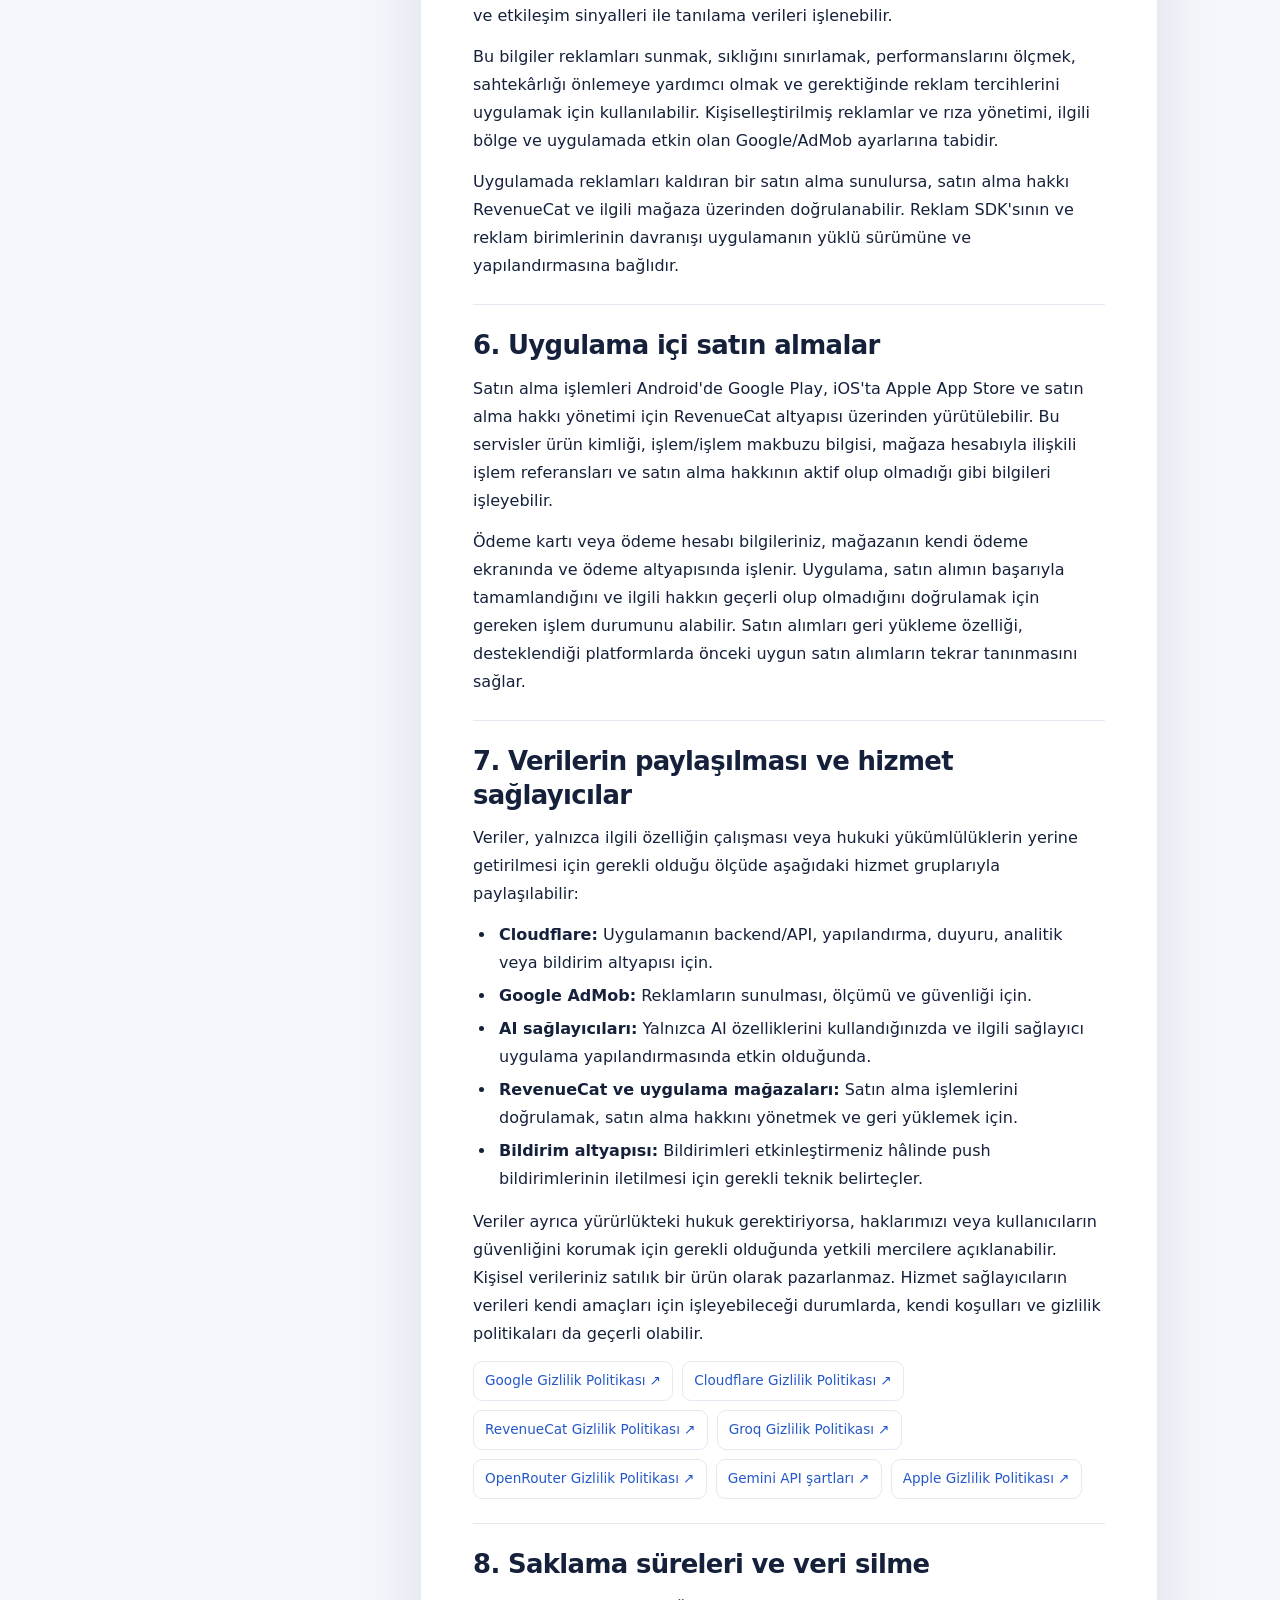
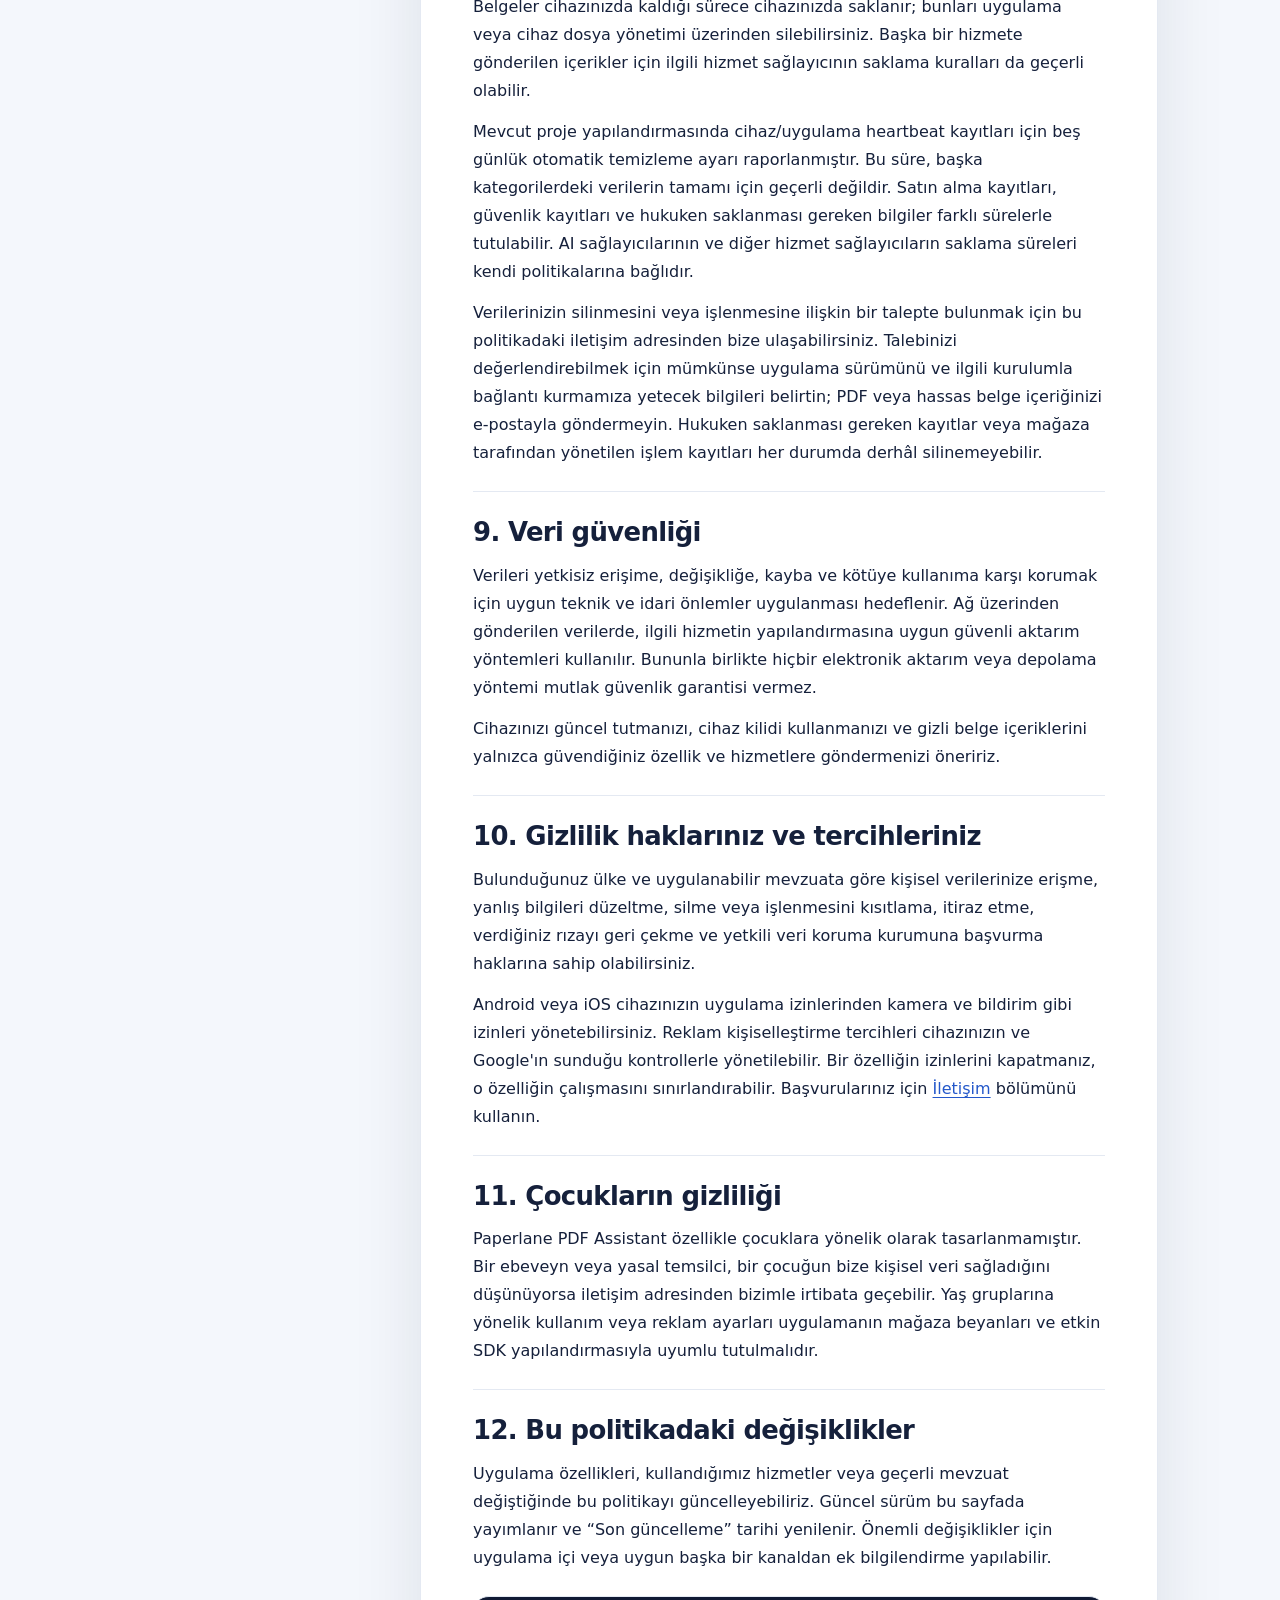
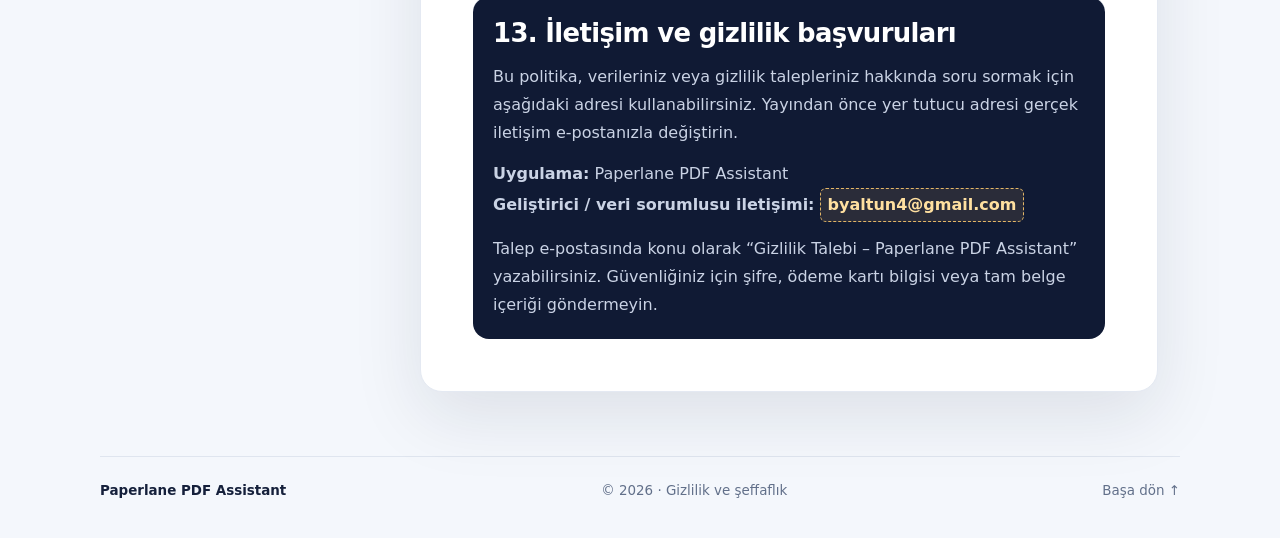
==== commit 80aeecb8: "Update index.html" ====
--- a/privacy-policy/index.html
+++ b/privacy-policy/index.html
@@ -294,7 +294,7 @@
       <section id="contact" class="contact">
         <h2>13. İletişim ve gizlilik başvuruları</h2>
         <p>Bu politika, verileriniz veya gizlilik talepleriniz hakkında soru sormak için aşağıdaki adresi kullanabilirsiniz. Yayından önce yer tutucu adresi gerçek iletişim e-postanızla değiştirin.</p>
-        <p><strong>Uygulama:</strong> Paperlane PDF Assistant<br><strong>Geliştirici / veri sorumlusu iletişimi:</strong> <span class="contact-placeholder">GİZLİLİK_EPOSTANIZI_BURAYA_YAZIN</span></p>
+        <p><strong>Uygulama:</strong> Paperlane PDF Assistant<br><strong>Geliştirici / veri sorumlusu iletişimi:</strong> <span class="contact-placeholder">byaltun4@gmail.com</span></p>
         <p>Talep e-postasında konu olarak “Gizlilik Talebi – Paperlane PDF Assistant” yazabilirsiniz. Güvenliğiniz için şifre, ödeme kartı bilgisi veya tam belge içeriği göndermeyin.</p>
       </section>
     </main>
